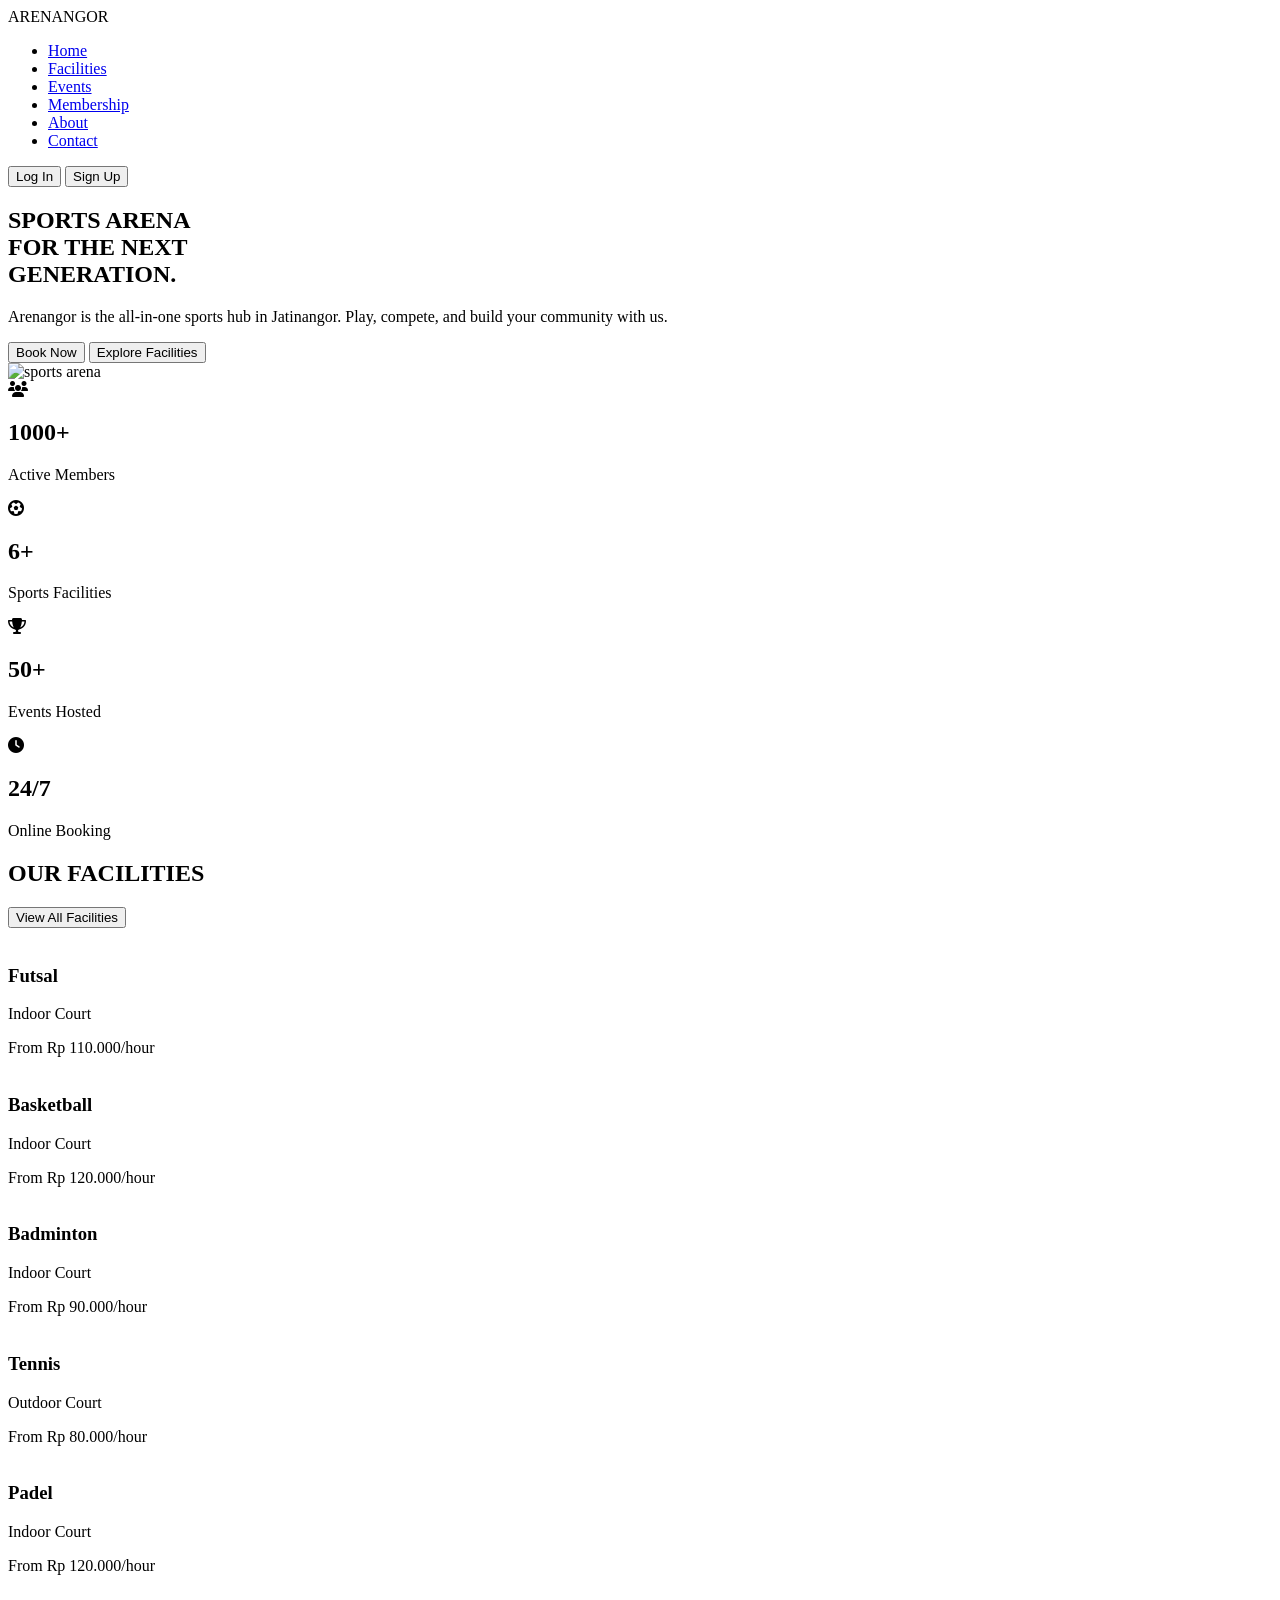
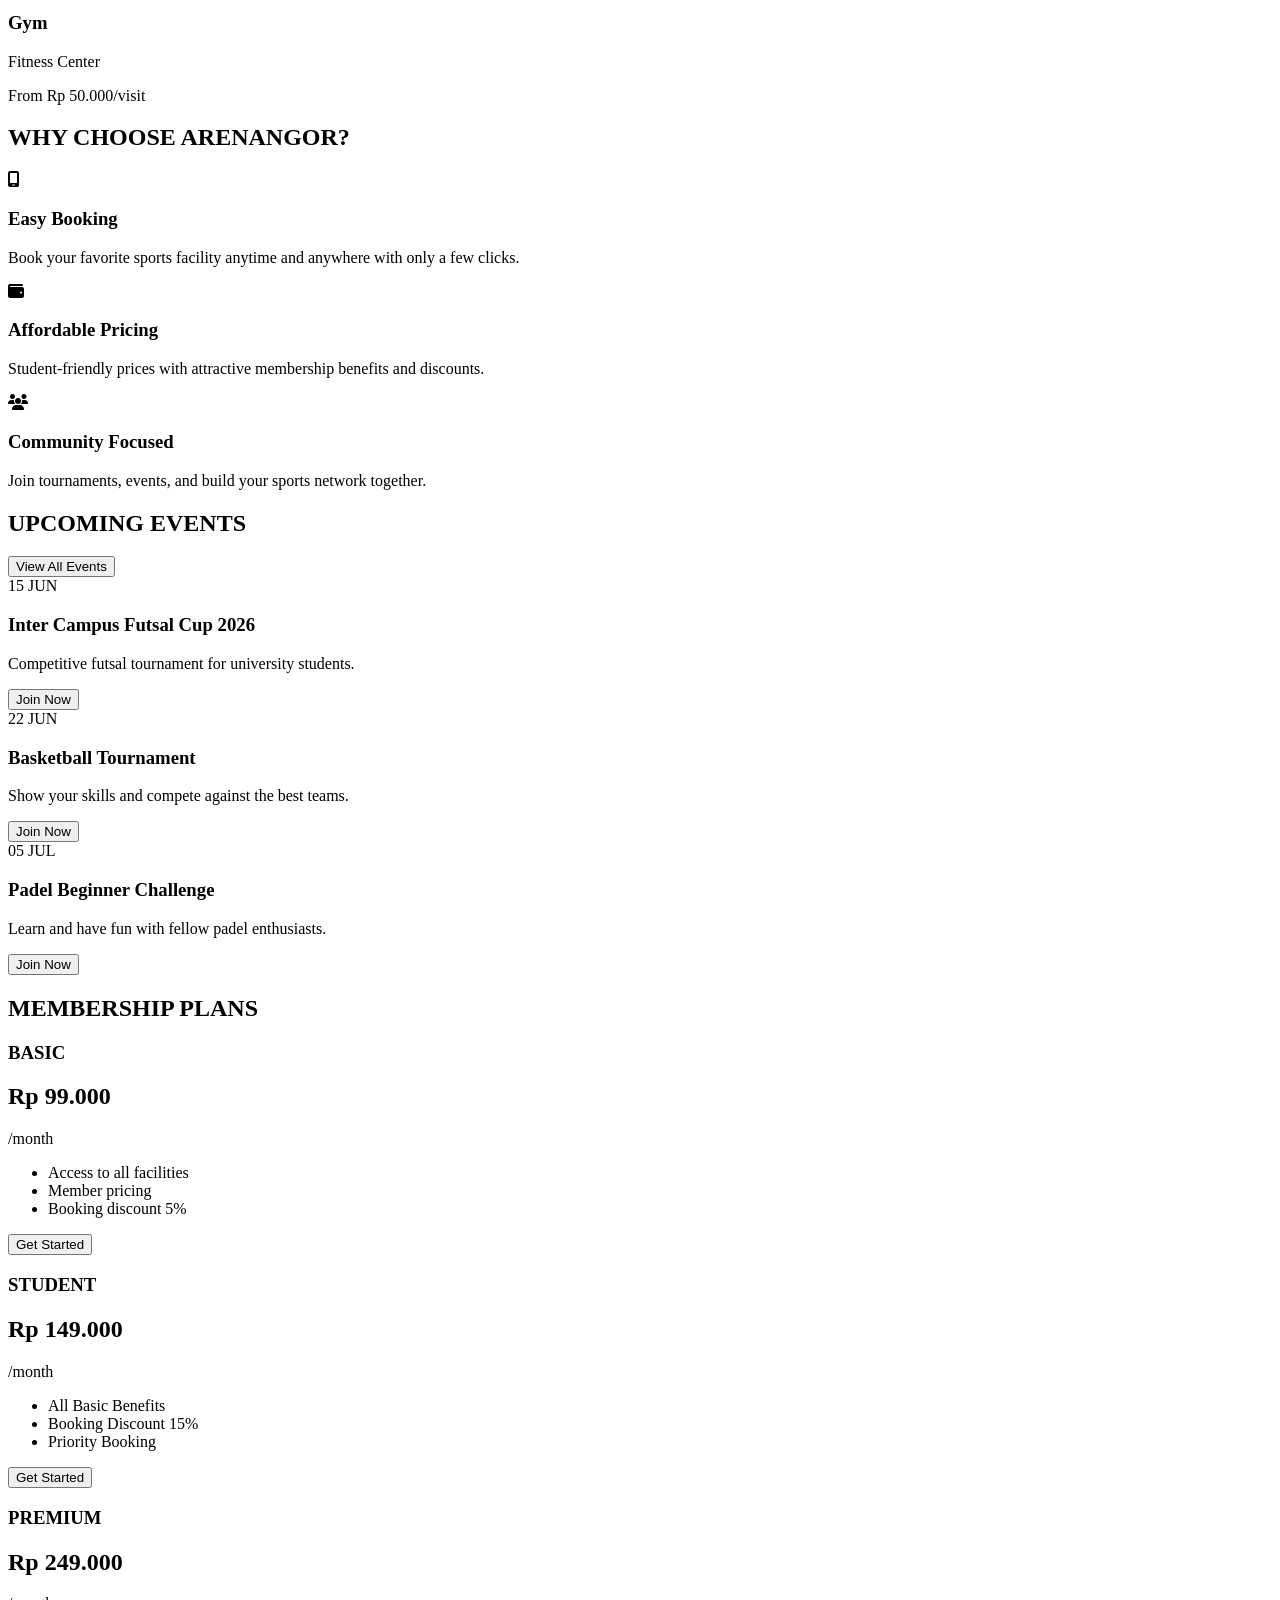
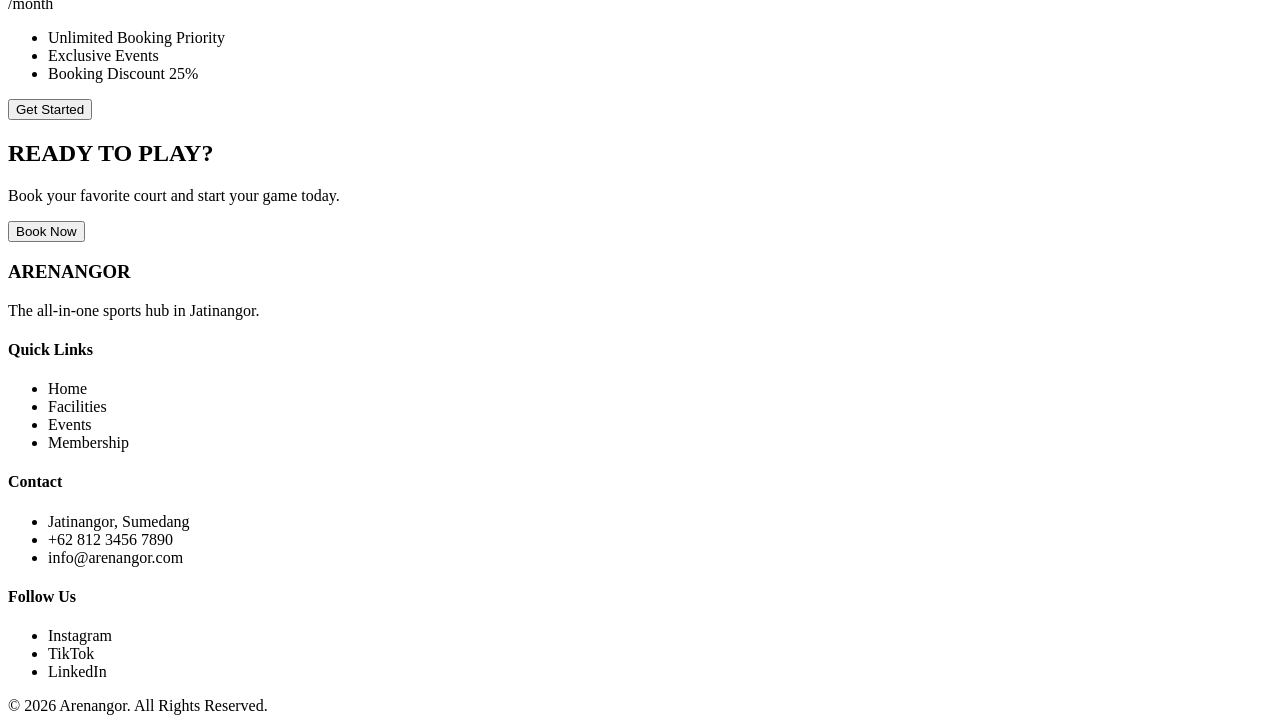
==== index.html @ e0c4ec0f "Add files via upload" ====
<!DOCTYPE html>
<html lang="en">

<head>
    <meta charset="UTF-8">
    <meta name="viewport" content="width=device-width, initial-scale=1.0">

    <title>Arenangor</title>

    <link rel="stylesheet" href="CSS/style.css">

    <link href="https://fonts.googleapis.com/css2?family=Orbitron:wght@500;700;900&display=swap" rel="stylesheet">

    <link rel="stylesheet"
        href="https://cdnjs.cloudflare.com/ajax/libs/font-awesome/6.6.0/css/all.min.css">
</head>

<body>

    <nav class="navbar">

        <div class="logo">
            <span>A</span>RENANGOR
        </div>

        <ul class="nav-links">
            <li><a href="index.html">Home</a></li>
            <li><a href="facilities.html">Facilities</a></li>
            <li><a href="events.html">Events</a></li>
            <li><a href="membership.html">Membership</a></li>
            <li><a href="about.html">About</a></li>
            <li><a href="contact.html">Contact</a></li>
        </ul>

        <div class="nav-buttons">
            <button class="login-btn">Log In</button>
            <button class="signup-btn">Sign Up</button>
        </div>

    </nav>

    <section class="hero">

        <div class="hero-left">

            <h1>
                SPORTS ARENA<br>
                FOR THE NEXT<br>
                <span>GENERATION.</span>
            </h1>

            <p>
                Arenangor is the all-in-one sports hub in Jatinangor.
                Play, compete, and build your community with us.
            </p>

            <div class="hero-buttons">

                <button class="primary-btn">
                    Book Now
                </button>

                <button class="secondary-btn">
                    Explore Facilities
                </button>

            </div>

        </div>

        <div class="hero-right">

            <div class="hero-image">

                 <img
                src="https://images.unsplash.com/photo-1529900748604-07564a03e7a6?q=80&w=1200"
                alt="sports arena">

            </div>

        </div>

    </section>

    <section class="stats">

    <div class="stat-card">

        <i class="fa-solid fa-users"></i>

        <h2>1000+</h2>

        <p>Active Members</p>

    </div>

    <div class="stat-card">

        <i class="fa-solid fa-futbol"></i>

        <h2>6+</h2>

        <p>Sports Facilities</p>

    </div>

    <div class="stat-card">

        <i class="fa-solid fa-trophy"></i>

        <h2>50+</h2>

        <p>Events Hosted</p>

    </div>

    <div class="stat-card">

        <i class="fa-solid fa-clock"></i>

        <h2>24/7</h2>

        <p>Online Booking</p>

    </div>

    </section>

    <section class="facilities-section">

    <div class="section-header">

        <h2>OUR FACILITIES</h2>

        <button>View All Facilities</button>

    </div>

    <div class="facilities-grid">

        <div class="facility-card">

            <img src="https://images.unsplash.com/photo-1574629810360-7efbbe195018?w=800" alt="">

            <div class="facility-content">

                <h3>Futsal</h3>

                <p>Indoor Court</p>

                <span>From Rp 110.000/hour</span>

            </div>

        </div>

        <div class="facility-card">

            <img src="https://images.unsplash.com/photo-1546519638-68e109498ffc?w=800" alt="">

            <div class="facility-content">

                <h3>Basketball</h3>

                <p>Indoor Court</p>

                <span>From Rp 120.000/hour</span>

            </div>

        </div>

        <div class="facility-card">

            <img src="https://images.unsplash.com/photo-1626224583764-f87db24ac4ea?w=800" alt="">

            <div class="facility-content">

                <h3>Badminton</h3>

                <p>Indoor Court</p>

                <span>From Rp 90.000/hour</span>

            </div>

        </div>

        <div class="facility-card">

            <img src="https://images.unsplash.com/photo-1554068865-24cecd4e34b8?w=800" alt="">

            <div class="facility-content">

                <h3>Tennis</h3>

                <p>Outdoor Court</p>

                <span>From Rp 80.000/hour</span>

            </div>

        </div>

        <div class="facility-card">

            <img src="https://images.unsplash.com/photo-1517649763962-0c623066013b?w=800" alt="">

            <div class="facility-content">

                <h3>Padel</h3>

                <p>Indoor Court</p>

                <span>From Rp 120.000/hour</span>

            </div>

        </div>

        <div class="facility-card">

            <img src="https://images.unsplash.com/photo-1534438327276-14e5300c3a48?w=800" alt="">

            <div class="facility-content">

                <h3>Gym</h3>

                <p>Fitness Center</p>

                <span>From Rp 50.000/visit</span>

            </div>

        </div>

    </div>

    </section>

    <section class="why-section">

    <h2>WHY CHOOSE ARENANGOR?</h2>

    <div class="why-grid">

        <div class="why-card">

            <div class="why-icon">
                <i class="fa-solid fa-mobile-screen"></i>
            </div>

            <h3>Easy Booking</h3>

            <p>
                Book your favorite sports facility
                anytime and anywhere with only
                a few clicks.
            </p>

        </div>

        <div class="why-card">

            <div class="why-icon">
                <i class="fa-solid fa-wallet"></i>
            </div>

            <h3>Affordable Pricing</h3>

            <p>
                Student-friendly prices with
                attractive membership benefits
                and discounts.
            </p>

        </div>

        <div class="why-card">

            <div class="why-icon">
                <i class="fa-solid fa-users"></i>
            </div>

            <h3>Community Focused</h3>

            <p>
                Join tournaments, events,
                and build your sports
                network together.
            </p>

        </div>

    </div>

    </section>

    <section class="events-section">

    <div class="section-header">

        <h2>UPCOMING EVENTS</h2>

        <button>View All Events</button>

    </div>

    <div class="event-grid">

        <div class="event-card">

            <div class="event-date">
                15 JUN
            </div>

            <h3>Inter Campus Futsal Cup 2026</h3>

            <p>
                Competitive futsal tournament
                for university students.
            </p>

            <button>Join Now</button>

        </div>

        <div class="event-card">

            <div class="event-date">
                22 JUN
            </div>

            <h3>Basketball Tournament</h3>

            <p>
                Show your skills and compete
                against the best teams.
            </p>

            <button>Join Now</button>

        </div>

        <div class="event-card">

            <div class="event-date">
                05 JUL
            </div>

            <h3>Padel Beginner Challenge</h3>

            <p>
                Learn and have fun with
                fellow padel enthusiasts.
            </p>

            <button>Join Now</button>

        </div>

    </div>

    </section>

    <section class="membership-section">

    <h2>MEMBERSHIP PLANS</h2>

    <div class="membership-grid">

        <div class="membership-card">

            <h3>BASIC</h3>

            <h1>Rp 99.000</h1>

            <p>/month</p>

            <ul>
                <li>Access to all facilities</li>
                <li>Member pricing</li>
                <li>Booking discount 5%</li>
            </ul>

            <button>Get Started</button>

        </div>

        <div class="membership-card featured">

            <h3>STUDENT</h3>

            <h1>Rp 149.000</h1>

            <p>/month</p>

            <ul>
                <li>All Basic Benefits</li>
                <li>Booking Discount 15%</li>
                <li>Priority Booking</li>
            </ul>

            <button>Get Started</button>

        </div>

        <div class="membership-card">

            <h3>PREMIUM</h3>

            <h1>Rp 249.000</h1>

            <p>/month</p>

            <ul>
                <li>Unlimited Booking Priority</li>
                <li>Exclusive Events</li>
                <li>Booking Discount 25%</li>
            </ul>

            <button>Get Started</button>

        </div>

    </div>

    </section>

    <section class="cta-section">

    <div class="cta-content">

        <div>

            <h2>READY TO PLAY?</h2>

            <p>
                Book your favorite court and start
                your game today.
            </p>

        </div>

        <button class="cta-btn">
            Book Now
        </button>

    </div>

    </section>

    <footer class="footer">

    <div class="footer-grid">

        <div>

            <h3>ARENANGOR</h3>

            <p>
                The all-in-one sports hub
                in Jatinangor.
            </p>

        </div>

        <div>

            <h4>Quick Links</h4>

            <ul>

                <li>Home</li>
                <li>Facilities</li>
                <li>Events</li>
                <li>Membership</li>

            </ul>

        </div>

        <div>

            <h4>Contact</h4>

            <ul>

                <li>Jatinangor, Sumedang</li>
                <li>+62 812 3456 7890</li>
                <li>info@arenangor.com</li>

            </ul>

        </div>

        <div>

            <h4>Follow Us</h4>

            <ul>

                <li>Instagram</li>
                <li>TikTok</li>
                <li>LinkedIn</li>

            </ul>

        </div>

    </div>

    <div class="footer-bottom">

        © 2026 Arenangor. All Rights Reserved.

    </div>

    </footer>

</body>

</html>
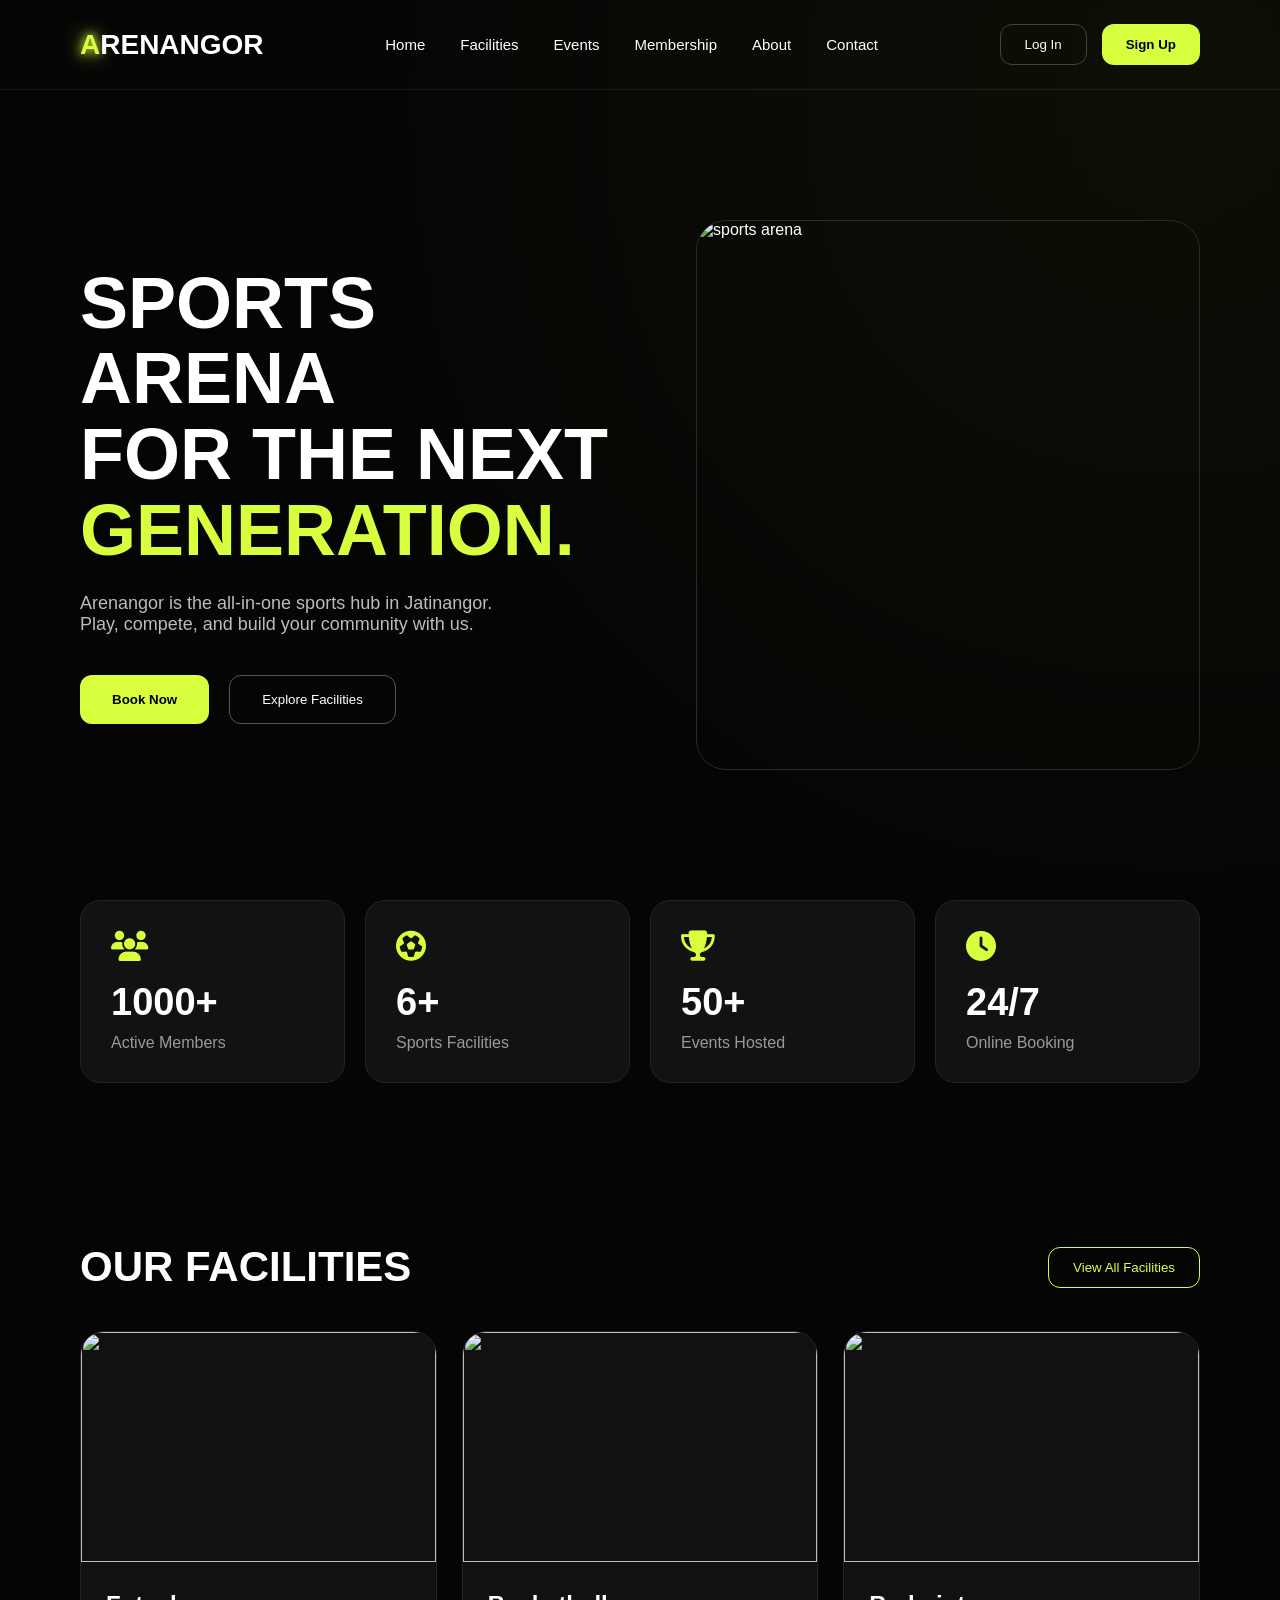
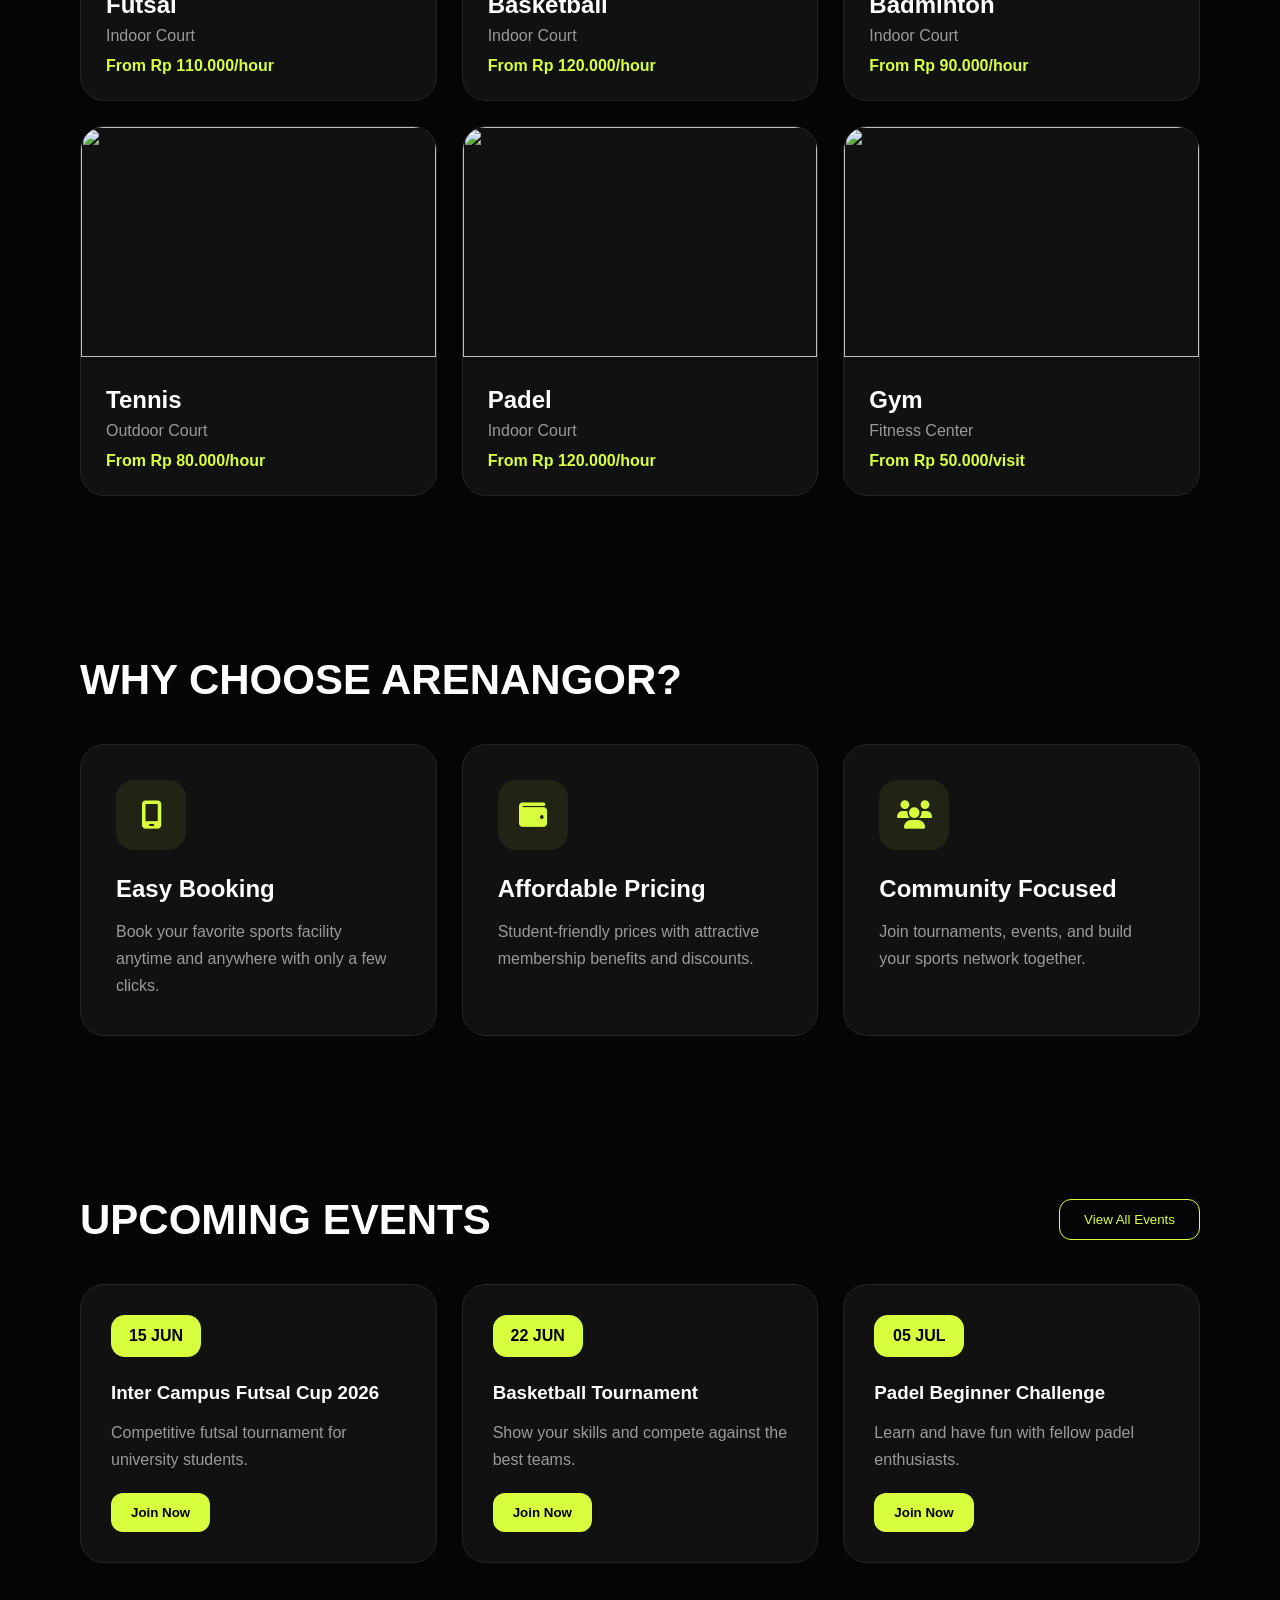
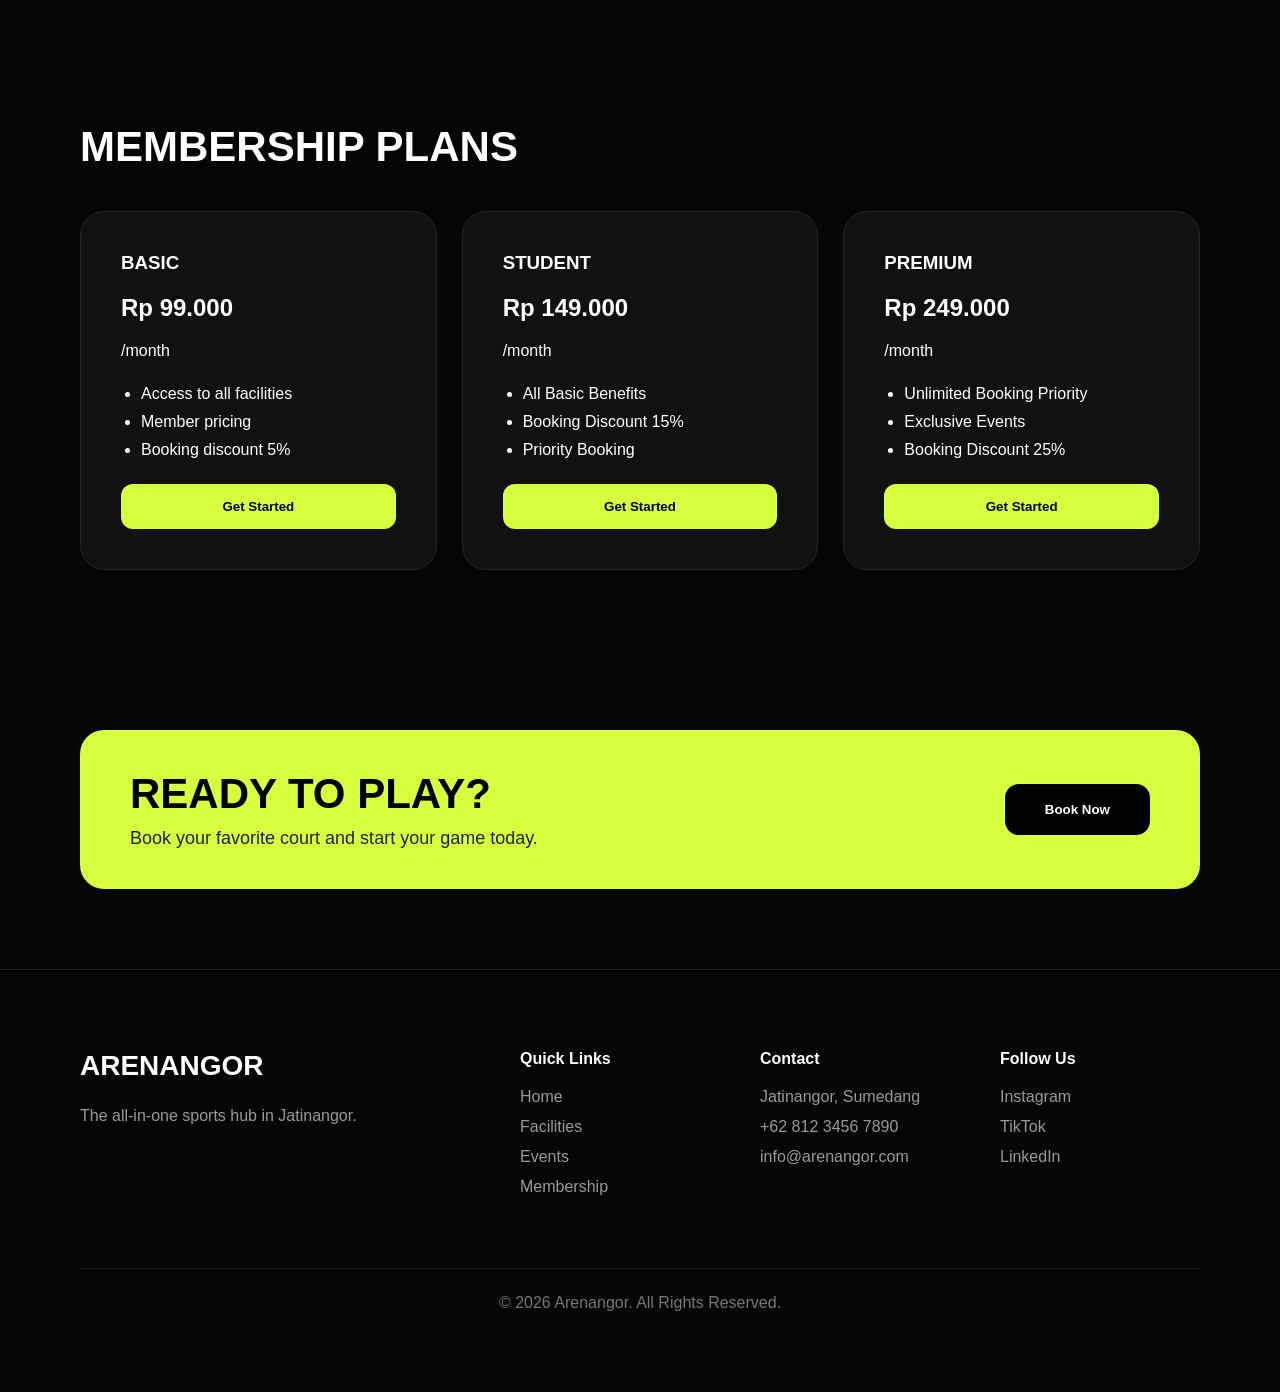
==== commit 1f81c5e8: "index.html" ====
--- a/index.html
+++ b/index.html
@@ -7,7 +7,7 @@
 
     <title>Arenangor</title>
 
-    <link rel="stylesheet" href="CSS/style.css">
+    <link rel="stylesheet" href="style.css">
 
     <link href="https://fonts.googleapis.com/css2?family=Orbitron:wght@500;700;900&display=swap" rel="stylesheet">
 
@@ -520,4 +520,4 @@
 
 </body>
 
-</html>+</html>
--- a/style.css
+++ b/style.css
@@ -0,0 +1,961 @@
+body{
+    background:#050505;
+    color:white;
+    font-family:'Segoe UI',sans-serif;
+    overflow-x:hidden;
+}
+
+body::before{
+
+    content:'';
+
+    position:fixed;
+
+    top:-300px;
+    right:-300px;
+
+    width:800px;
+    height:800px;
+
+    background:#d8ff3e;
+
+    filter:blur(300px);
+
+    opacity:.08;
+
+    z-index:-1;
+}
+
+*{
+    margin:0;
+    padding:0;
+    box-sizing:border-box;
+}
+
+body{
+    background:#050505;
+    color:white;
+    font-family:'Segoe UI',sans-serif;
+}
+
+.navbar{
+    width:100%;
+    height:90px;
+
+    display:flex;
+    justify-content:space-between;
+    align-items:center;
+
+    padding:0 80px;
+
+    border-bottom:1px solid rgba(255,255,255,.08);
+}
+
+.logo{
+    font-size:28px;
+    font-weight:800;
+}
+
+.logo span{
+    color:#d8ff3e;
+
+    text-shadow:
+    0 0 10px #d8ff3e,
+    0 0 20px #d8ff3e;
+}
+
+.nav-links{
+    display:flex;
+    gap:35px;
+    list-style:none;
+}
+
+.nav-links a{
+    text-decoration:none;
+    color:white;
+    font-size:15px;
+}
+
+.nav-buttons{
+    display:flex;
+    gap:15px;
+}
+
+.login-btn{
+    background:transparent;
+    color:white;
+
+    border:1px solid #444;
+
+    padding:12px 24px;
+    border-radius:12px;
+
+    cursor:pointer;
+}
+
+.signup-btn{
+    background:#d8ff3e;
+    color:black;
+
+    border:none;
+
+    padding:12px 24px;
+    border-radius:12px;
+
+    font-weight:700;
+
+    cursor:pointer;
+}
+
+.hero{
+
+    width:100%;
+    min-height:calc(100vh - 90px);
+
+    display:flex;
+    align-items:center;
+    justify-content:space-between;
+
+    padding:80px;
+}
+
+.hero-left{
+    width:50%;
+}
+
+.hero-left h1{
+
+    font-size:72px;
+    font-weight:900;
+    line-height:1.05;
+}
+
+.hero-left span{
+    color:#d8ff3e;
+}
+
+.hero-left p{
+
+    margin-top:25px;
+
+    color:#bcbcbc;
+
+    font-size:18px;
+
+    width:80%;
+}
+
+.hero-buttons{
+
+    display:flex;
+    gap:20px;
+
+    margin-top:40px;
+}
+
+.primary-btn{
+
+    background:#d8ff3e;
+
+    color:black;
+
+    border:none;
+
+    padding:16px 32px;
+
+    border-radius:12px;
+
+    font-weight:700;
+
+    cursor:pointer;
+}
+
+.secondary-btn{
+
+    background:transparent;
+
+    color:white;
+
+    border:1px solid #555;
+
+    padding:16px 32px;
+
+    border-radius:12px;
+
+    cursor:pointer;
+}
+
+.hero-right{
+
+    width:45%;
+
+    display:flex;
+    justify-content:center;
+}
+
+.hero-image{
+
+    width:100%;
+    height:550px;
+
+    border-radius:30px;
+
+    overflow:hidden;
+
+    border:1px solid #2a2a2a;
+}
+
+.hero-image img{
+
+    width:100%;
+    height:100%;
+
+    object-fit:cover;
+}
+
+.stats{
+
+    width:100%;
+
+    padding:0 80px 80px;
+
+    display:grid;
+
+    grid-template-columns:repeat(4,1fr);
+
+    gap:20px;
+}
+
+.stat-card{
+
+    background:#121212;
+
+    border:1px solid #242424;
+
+    border-radius:20px;
+
+    padding:30px;
+
+    transition:.3s;
+
+    cursor:pointer;
+}
+
+.stat-card:hover{
+
+    transform:translateY(-6px);
+
+    border-color:#d8ff3e;
+
+    box-shadow:
+    0 0 20px rgba(216,255,62,.15);
+}
+
+.stat-card i{
+
+    color:#d8ff3e;
+
+    font-size:30px;
+
+    margin-bottom:20px;
+}
+
+.stat-card h2{
+
+    font-size:38px;
+
+    margin-bottom:10px;
+}
+
+.stat-card p{
+
+    color:#9a9a9a;
+}
+
+.facilities-section{
+
+    padding:80px;
+}
+
+.section-header{
+
+    display:flex;
+    justify-content:space-between;
+    align-items:center;
+
+    margin-bottom:40px;
+}
+
+.section-header h2{
+
+    font-size:42px;
+    font-weight:800;
+}
+
+.section-header button{
+
+    background:transparent;
+
+    color:#d8ff3e;
+
+    border:1px solid #d8ff3e;
+
+    padding:12px 24px;
+
+    border-radius:12px;
+
+    cursor:pointer;
+}
+
+.facilities-grid{
+
+    display:grid;
+
+    grid-template-columns:repeat(3,1fr);
+
+    gap:25px;
+}
+
+.facility-card{
+
+    background:#111111;
+
+    border:1px solid #242424;
+
+    border-radius:24px;
+
+    overflow:hidden;
+
+    transition:.3s;
+}
+
+.facility-card:hover{
+
+    transform:translateY(-8px);
+
+    border-color:#d8ff3e;
+
+    box-shadow:
+    0 0 30px rgba(216,255,62,.15);
+}
+
+.facility-card img{
+
+    width:100%;
+    height:230px;
+
+    object-fit:cover;
+}
+
+.facility-content{
+
+    padding:25px;
+}
+
+.facility-content h3{
+
+    font-size:24px;
+
+    margin-bottom:8px;
+}
+
+.facility-content p{
+
+    color:#9a9a9a;
+
+    margin-bottom:12px;
+}
+
+.facility-content span{
+
+    color:#d8ff3e;
+
+    font-weight:700;
+}
+
+.why-section{
+
+    padding:80px;
+}
+
+.why-section h2{
+
+    font-size:42px;
+
+    margin-bottom:40px;
+}
+
+.why-grid{
+
+    display:grid;
+
+    grid-template-columns:repeat(3,1fr);
+
+    gap:25px;
+}
+
+.why-card{
+
+    background:#111111;
+
+    border:1px solid #242424;
+
+    border-radius:24px;
+
+    padding:35px;
+
+    transition:.3s;
+}
+
+.why-card:hover{
+
+    transform:translateY(-8px);
+
+    border-color:#d8ff3e;
+
+    box-shadow:
+    0 0 25px rgba(216,255,62,.15);
+}
+
+.why-icon{
+
+    width:70px;
+    height:70px;
+
+    border-radius:18px;
+
+    background:rgba(216,255,62,.08);
+
+    display:flex;
+    align-items:center;
+    justify-content:center;
+
+    margin-bottom:25px;
+}
+
+.why-icon i{
+
+    color:#d8ff3e;
+
+    font-size:28px;
+}
+
+.why-card h3{
+
+    font-size:24px;
+
+    margin-bottom:15px;
+}
+
+.why-card p{
+
+    color:#9a9a9a;
+
+    line-height:1.7;
+}
+
+.events-section{
+
+    padding:80px;
+}
+
+.event-grid{
+
+    display:grid;
+
+    grid-template-columns:repeat(3,1fr);
+
+    gap:25px;
+}
+
+.event-card{
+
+    background:#111111;
+
+    border:1px solid #242424;
+
+    border-radius:24px;
+
+    padding:30px;
+
+    transition:.3s;
+}
+
+.event-card:hover{
+
+    transform:translateY(-8px);
+
+    border-color:#d8ff3e;
+}
+
+.event-date{
+
+    width:90px;
+
+    text-align:center;
+
+    padding:12px;
+
+    border-radius:14px;
+
+    background:#d8ff3e;
+
+    color:black;
+
+    font-weight:800;
+
+    margin-bottom:25px;
+}
+
+.event-card h3{
+
+    margin-bottom:15px;
+}
+
+.event-card p{
+
+    color:#9a9a9a;
+
+    line-height:1.7;
+
+    margin-bottom:20px;
+}
+
+.event-card button{
+
+    background:#d8ff3e;
+
+    color:black;
+
+    border:none;
+
+    padding:12px 20px;
+
+    border-radius:12px;
+
+    font-weight:700;
+
+    cursor:pointer;
+}
+
+.membership-section{
+
+    padding:80px;
+}
+
+.membership-section h2{
+
+    font-size:42px;
+
+    margin-bottom:40px;
+}
+
+.membership-grid{
+
+    display:grid;
+
+    grid-template-columns:repeat(3,1fr);
+
+    gap:25px;
+}
+
+.membership-card{
+
+    background:#111111;
+
+    border:1px solid #242424;
+
+    border-radius:24px;
+
+    padding:40px;
+}
+
+.membership-card h1{
+
+    margin:20px 0;
+}
+
+.membership-card ul{
+
+    margin-top:25px;
+
+    margin-bottom:25px;
+
+    padding-left:20px;
+}
+
+.membership-card li{
+
+    margin-bottom:10px;
+}
+
+.membership-card button{
+
+    width:100%;
+
+    background:#d8ff3e;
+
+    color:black;
+
+    border:none;
+
+    padding:15px;
+
+    border-radius:12px;
+
+    font-weight:700;
+}
+
+.membership-card{
+
+    transition:.3s;
+}
+
+.membership-card:hover{
+
+    transform:translateY(-8px);
+
+    border-color:#d8ff3e;
+}
+
+.cta-section{
+
+    padding:80px;
+}
+
+.cta-content{
+
+    background:#d8ff3e;
+
+    border-radius:24px;
+
+    padding:40px 50px;
+
+    display:flex;
+
+    justify-content:space-between;
+
+    align-items:center;
+}
+
+.cta-content h2{
+
+    color:black;
+
+    font-size:42px;
+
+    margin-bottom:10px;
+}
+
+.cta-content p{
+
+    color:#222;
+
+    font-size:18px;
+}
+
+.cta-btn{
+
+    background:black;
+
+    color:white;
+
+    border:none;
+
+    padding:18px 40px;
+
+    border-radius:14px;
+
+    font-weight:700;
+
+    cursor:pointer;
+
+    transition:.3s;
+}
+
+.cta-btn:hover{
+
+    transform:translateY(-3px);
+}
+
+.footer{
+
+    padding:80px;
+
+    border-top:1px solid #222;
+}
+
+.footer-grid{
+
+    display:grid;
+
+    grid-template-columns:2fr 1fr 1fr 1fr;
+
+    gap:40px;
+}
+
+.footer h3{
+
+    font-size:28px;
+
+    margin-bottom:20px;
+}
+
+.footer h4{
+
+    margin-bottom:20px;
+}
+
+.footer p{
+
+    color:#9a9a9a;
+
+    line-height:1.8;
+}
+
+.footer ul{
+
+    list-style:none;
+}
+
+.footer li{
+
+    color:#9a9a9a;
+
+    margin-bottom:12px;
+
+    cursor:pointer;
+}
+
+.footer li:hover{
+
+    color:#d8ff3e;
+}
+
+.footer-bottom{
+
+    margin-top:60px;
+
+    padding-top:25px;
+
+    border-top:1px solid #222;
+
+    text-align:center;
+
+    color:#777;
+}
+
+.auth-container{
+
+    min-height:100vh;
+
+    display:grid;
+
+    grid-template-columns:1fr 1fr;
+}
+
+.auth-left{
+
+    display:flex;
+
+    flex-direction:column;
+
+    justify-content:center;
+
+    padding:100px;
+}
+
+.auth-left h1{
+
+    font-size:52px;
+
+    margin-bottom:15px;
+}
+
+.auth-left p{
+
+    color:#9a9a9a;
+
+    margin-bottom:40px;
+}
+
+.auth-left form{
+
+    display:flex;
+
+    flex-direction:column;
+
+    gap:20px;
+}
+
+.auth-left input{
+
+    background:#0f0f0f;
+
+    border:1px solid #242424;
+
+    color:white;
+
+    padding:18px;
+
+    border-radius:14px;
+
+    outline:none;
+}
+
+.auth-left input:focus{
+
+    border:1px solid #d8ff3e;
+
+    box-shadow:0 0 15px rgba(216,255,62,0.3);
+}
+
+.auth-left button{
+
+    background:#d8ff3e;
+
+    color:black;
+
+    border:none;
+
+    padding:18px;
+
+    border-radius:14px;
+
+    font-weight:700;
+
+    cursor:pointer;
+}
+
+.auth-left button:hover{
+
+    transform:translateY(-2px);
+
+    transition:.3s;
+
+    cursor:pointer;
+}
+
+.auth-left span{
+
+    margin-top:25px;
+}
+
+.auth-left a{
+
+    color:#d8ff3e;
+
+    text-decoration:none;
+}
+
+.auth-right{
+
+    display:flex;
+
+    flex-direction:column;
+
+    justify-content:center;
+    align-items:center;
+
+    background:
+
+    linear-gradient(
+        135deg,
+        #d8ff3e,
+        #9be000
+    );
+
+    color:black;
+}
+
+.auth-right h2{
+
+    font-size:72px;
+}
+
+.auth-right p{
+
+    margin-top:15px;
+}
+
+.auth-container {
+    min-height: 100vh;
+    display: grid;
+    grid-template-columns: 1fr 1fr;
+}
+
+.auth-left {
+    background: #050505;
+    display: flex;
+    flex-direction: column;
+    justify-content: center;
+    padding: 80px;
+}
+
+.auth-left h1 {
+    font-size: 64px;
+    margin-bottom: 20px;
+}
+
+.auth-left p {
+    color: #999;
+    margin-bottom: 40px;
+}
+
+.auth-left form {
+    display: flex;
+    flex-direction: column;
+    gap: 20px;
+}
+
+.auth-left input {
+    padding: 18px 20px;
+    background: #0b0b0b;
+    border: 1px solid #333;
+    border-radius: 16px;
+    color: white;
+    font-size: 16px;
+}
+
+.auth-left button {
+    padding: 18px;
+    background: #D7FF2F;
+    color: black;
+    border: none;
+    border-radius: 16px;
+    font-weight: 700;
+    cursor: pointer;
+}
+
+.auth-left button:hover {
+    transform: translateY(-2px);
+}
+
+.auth-switch {
+    margin-top: 25px;
+}
+
+.auth-switch a {
+    color: #D7FF2F;
+    text-decoration: none;
+    font-weight: 600;
+}
+
+.auth-right {
+    background: #D7FF2F;
+    display: flex;
+    justify-content: center;
+    align-items: center;
+    flex-direction: column;
+}
+
+.auth-right h2 {
+    color: black;
+    font-size: 72px;
+    font-weight: 900;
+}
+
+.auth-right p {
+    color: black;
+    margin-top: 20px;
+}
